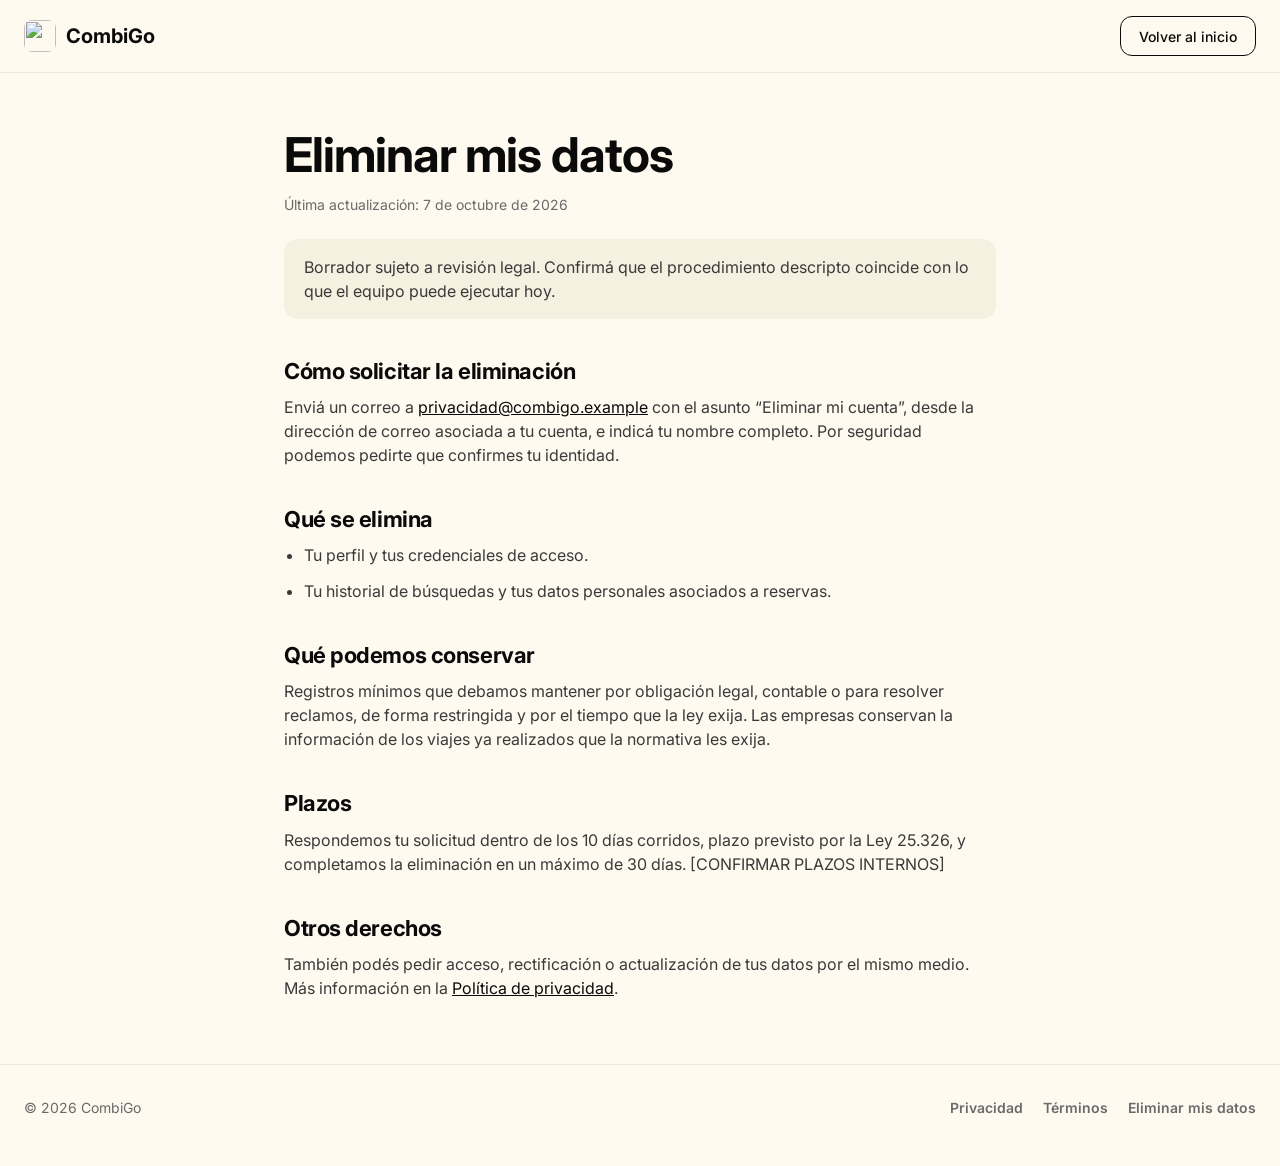
==== eliminar-datos.html @ 9ecc7033 "feat: add landing page with privacy, terms and data deletion pages Co-Authored-By: Claude Sonnet 5.5" ====
<!doctype html>
<html lang="es">
<head>
  <meta charset="utf-8">
  <meta name="viewport" content="width=device-width, initial-scale=1">
  <title>Eliminar mis datos — CombiGo</title>
  <meta name="description" content="Cómo solicitar la eliminación de tu cuenta y tus datos en CombiGo.">
  <link rel="icon" href="favicon.png">
  <link rel="preconnect" href="https://fonts.googleapis.com">
  <link rel="preconnect" href="https://fonts.gstatic.com" crossorigin>
  <link href="https://fonts.googleapis.com/css2?family=Inter:wght@400;500;600;700&display=swap" rel="stylesheet">
  <link rel="stylesheet" href="styles.css">
</head>
<body>
  <header>
    <div class="wrap">
      <a class="logo" href="index.html"><img src="favicon.png" alt="">CombiGo</a>
      <nav><a class="btn sm secondary" href="index.html">Volver al inicio</a></nav>
    </div>
  </header>

  <main class="legal">
    <h1>Eliminar mis datos</h1>
    <p class="updated">Última actualización: 7 de octubre de 2026</p>
    <p class="note">Borrador sujeto a revisión legal. Confirmá que el procedimiento descripto coincide con lo que el equipo puede ejecutar hoy.</p>

    <h2>Cómo solicitar la eliminación</h2>
    <p>Enviá un correo a <a href="mailto:privacidad@combigo.example?subject=Eliminar%20mi%20cuenta">privacidad@combigo.example</a> con el asunto “Eliminar mi cuenta”, desde la dirección de correo asociada a tu cuenta, e indicá tu nombre completo. Por seguridad podemos pedirte que confirmes tu identidad.</p>

    <h2>Qué se elimina</h2>
    <ul>
      <li>Tu perfil y tus credenciales de acceso.</li>
      <li>Tu historial de búsquedas y tus datos personales asociados a reservas.</li>
    </ul>

    <h2>Qué podemos conservar</h2>
    <p>Registros mínimos que debamos mantener por obligación legal, contable o para resolver reclamos, de forma restringida y por el tiempo que la ley exija. Las empresas conservan la información de los viajes ya realizados que la normativa les exija.</p>

    <h2>Plazos</h2>
    <p>Respondemos tu solicitud dentro de los 10 días corridos, plazo previsto por la Ley 25.326, y completamos la eliminación en un máximo de 30 días. [CONFIRMAR PLAZOS INTERNOS]</p>

    <h2>Otros derechos</h2>
    <p>También podés pedir acceso, rectificación o actualización de tus datos por el mismo medio. Más información en la <a href="privacidad.html">Política de privacidad</a>.</p>
  </main>

  <footer>
    <div class="wrap">
      <span>© 2026 CombiGo</span>
      <nav><a href="privacidad.html">Privacidad</a><a href="terminos.html">Términos</a><a href="eliminar-datos.html">Eliminar mis datos</a></nav>
    </div>
  </footer>
</body>
</html>
---- styles.css ----
:root {
  --canvas: #fffaf0; --soft: #faf5e8; --card: #f5f0e0;
  --ink: #0a0a0a; --body: #3a3a3a; --muted: #6a6a6a;
  --hairline: #e5e5e5; --hairline-soft: #eee8dc;
  --pink: #ff4d8b; --teal: #1a3a3a; --lavender: #b8a4ed; --peach: #ffb084;
  --ochre: #e8b94a; --mint: #a4d4c5; --coral: #ff6b5a;
}
* { box-sizing: border-box; margin: 0; }
html { scroll-behavior: smooth; }
body { font: 400 16px/1.5 Inter, system-ui, sans-serif; color: var(--body); background: var(--canvas); -webkit-font-smoothing: antialiased; }
a { color: inherit; }
.wrap { max-width: 1280px; margin: 0 auto; padding: 0 24px; }
h1, h2, h3 { color: var(--ink); line-height: 1.1; letter-spacing: -0.02em; }
h1 { font-size: clamp(38px, 6vw, 68px); font-weight: 700; }
h2 { font-size: clamp(28px, 4vw, 42px); font-weight: 700; }
h3 { font-size: 20px; font-weight: 600; letter-spacing: 0; }
section { padding: 64px 0; }
.eyebrow { font-size: 14px; font-weight: 600; color: var(--muted); margin-bottom: 12px; }
.lead { font-size: 18px; max-width: 520px; margin-top: 20px; }

.btn { display: inline-flex; align-items: center; justify-content: center; height: 48px; padding: 0 24px; border-radius: 12px; font-weight: 500; text-decoration: none; background: var(--ink); color: #fff; border: 1px solid var(--ink); transition: transform .15s, background .15s; }
.btn:hover { background: #000; transform: translateY(-1px); }
.btn.secondary { background: var(--canvas); color: var(--ink); }
.btn.secondary:hover { background: var(--soft); }
.btn.on-color { background: #fff; color: var(--ink); border-color: #fff; }
.btn.sm { height: 40px; padding: 0 18px; font-size: 14px; }
.actions { display: flex; gap: 12px; flex-wrap: wrap; margin-top: 32px; }

header { position: sticky; top: 0; z-index: 10; background: rgba(255, 250, 240, .9); backdrop-filter: blur(8px); border-bottom: 1px solid var(--hairline-soft); }
header .wrap { display: flex; align-items: center; justify-content: space-between; height: 72px; }
.logo { display: flex; align-items: center; gap: 10px; font-weight: 700; font-size: 20px; color: var(--ink); text-decoration: none; }
.logo img { width: 32px; height: 32px; border-radius: 8px; }
nav { display: flex; align-items: center; gap: 28px; }
nav a:not(.btn) { font-weight: 600; text-decoration: none; }
nav a:not(.btn):hover { text-decoration: underline; }

.hero { padding: 56px 0 64px; }
.hero .wrap { display: grid; grid-template-columns: 1.1fr 1fr; gap: 48px; align-items: center; }
.search { display: flex; align-items: center; margin-top: 32px; max-width: 520px; background: #fff; border: 1px solid var(--hairline); border-radius: 999px; padding: 8px 8px 8px 24px; box-shadow: 0 4px 16px rgba(0, 0, 0, .08); }
.search span { flex: 1; color: var(--muted); font-size: 15px; }
.search b { display: grid; place-items: center; width: 44px; height: 44px; border-radius: 50%; background: var(--ink); color: #fff; font-weight: 400; }

.mock { position: relative; height: 600px; }
.trip { position: absolute; width: 300px; background: #fff; border: 1px solid var(--hairline-soft); border-radius: 14px; overflow: hidden; box-shadow: 0 4px 16px rgba(0, 0, 0, .08); }
.trip .plate { height: 120px; display: grid; place-items: center; font-size: 44px; font-weight: 700; color: rgba(255, 255, 255, .95); }
.trip .meta { padding: 16px; }
.trip .meta strong { display: block; color: var(--ink); font-size: 16px; }
.trip .meta small { color: var(--muted); font-size: 14px; }
.trip .row { display: flex; justify-content: space-between; align-items: center; margin-top: 12px; }
.badge { font-size: 11px; font-weight: 600; padding: 4px 10px; border-radius: 999px; background: var(--mint); color: var(--teal); }
.price { font-weight: 700; color: var(--ink); }
.t1 { top: 0; left: 0; transform: rotate(-3deg); }
.t1 .plate { background: var(--pink); }
.t2 { top: 235px; right: 0; transform: rotate(2deg); z-index: 1; }
.t2 .plate { background: var(--lavender); }
.qr { position: absolute; bottom: 0; left: 24px; z-index: 2; width: 160px; background: var(--ink); color: #fff; border-radius: 14px; padding: 16px; text-align: center; box-shadow: 0 4px 16px rgba(0, 0, 0, .2); }
.qr i { display: block; width: 88px; height: 88px; margin: 0 auto 10px; border-radius: 8px; border: 8px solid #fff;
  background: conic-gradient(#0a0a0a 25%, #fff 0 50%, #0a0a0a 0 75%, #fff 0) 0 0 / 24px 24px; }
.qr small { font-size: 13px; opacity: .8; }

.steps { display: grid; grid-template-columns: repeat(3, 1fr); gap: 16px; margin-top: 40px; }
.step { background: var(--card); border-radius: 14px; padding: 24px; }
.step .n { display: grid; place-items: center; width: 40px; height: 40px; border-radius: 50%; background: var(--ink); color: #fff; font-weight: 700; margin-bottom: 20px; }
.step p { margin-top: 8px; }

.split { display: grid; grid-template-columns: repeat(2, 1fr); gap: 16px; margin-top: 40px; }
.panel { border-radius: 20px; padding: 40px; }
.panel.client { background: var(--lavender); color: var(--ink); }
.panel.company { background: var(--teal); color: #fff; }
.panel.company h3 { color: #fff; }
.panel h3 { font-size: 28px; margin-bottom: 8px; }
.panel ul { list-style: none; padding: 0; margin: 24px 0 32px; display: grid; gap: 12px; }
.panel li { display: flex; gap: 12px; }
.panel li::before { content: "\2713"; font-weight: 700; }

.features { display: grid; grid-template-columns: repeat(4, 1fr); gap: 16px; margin-top: 40px; }
.feature { border: 1px solid var(--hairline-soft); background: var(--soft); border-radius: 14px; padding: 24px; }
.feature .dot { width: 40px; height: 40px; border-radius: 50%; margin-bottom: 16px; }
.feature p { margin-top: 8px; font-size: 14px; color: var(--muted); }

.cta { background: var(--ink); border-radius: 24px; padding: 64px 32px; text-align: center; }
.cta h2 { color: #fff; }
.cta p { margin: 16px auto 0; max-width: 480px; color: #cfc8b8; }
.cta .actions { justify-content: center; }

footer { padding: 32px 0 48px; border-top: 1px solid var(--hairline-soft); margin-top: 64px; color: var(--muted); font-size: 14px; }
footer .wrap { display: flex; justify-content: space-between; flex-wrap: wrap; gap: 12px; }

@media (max-width: 900px) {
  .hero .wrap, .split, .steps { grid-template-columns: 1fr; }
  .features { grid-template-columns: repeat(2, 1fr); }
  .mock { height: 590px; max-width: 420px; margin: 0 auto; width: 100%; }
  nav a:not(.btn) { display: none; }
}
@media (max-width: 480px) {
  nav .btn.secondary { display: none; }
  nav .btn { white-space: nowrap; }
  .features { grid-template-columns: 1fr; }
  .panel { padding: 28px 24px; }
  .trip { width: 260px; }
  .t2 { top: 235px; }
}

.legal { max-width: 760px; padding: 56px 24px 0; margin: 0 auto; }
.legal h1 { font-size: clamp(32px, 5vw, 48px); }
.legal .updated { color: var(--muted); font-size: 14px; margin-top: 12px; }
.legal h2 { font-size: 22px; margin: 40px 0 12px; }
.legal p, .legal li { margin-top: 12px; }
.legal ul { padding-left: 20px; }
.legal a { color: var(--ink); text-decoration: underline; }
.legal .note { background: var(--card); border-radius: 14px; padding: 16px 20px; margin-top: 24px; }
footer nav { gap: 20px; }
footer nav a { text-decoration: none; }
footer nav a:hover { text-decoration: underline; }
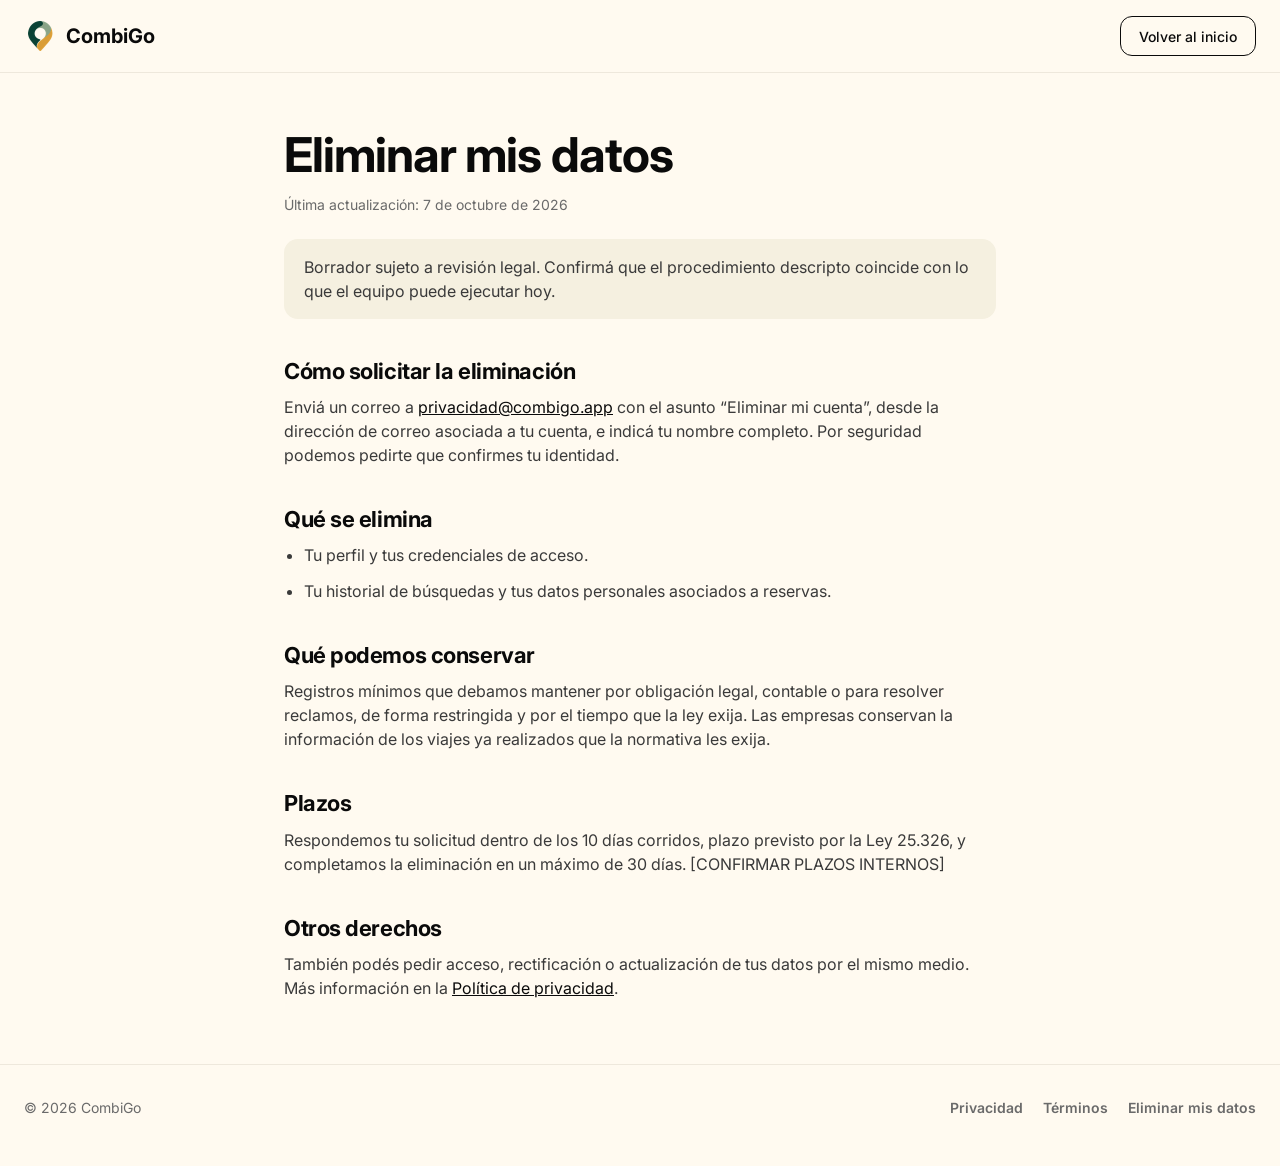
==== commit 8b712558: "feat: use real contact emails and add DMARC/Email Routing script - Landing privacy, terms and data-d" ====
--- a/eliminar-datos.html
+++ b/eliminar-datos.html
@@ -25,7 +25,7 @@
     <p class="note">Borrador sujeto a revisión legal. Confirmá que el procedimiento descripto coincide con lo que el equipo puede ejecutar hoy.</p>
 
     <h2>Cómo solicitar la eliminación</h2>
-    <p>Enviá un correo a <a href="mailto:privacidad@combigo.example?subject=Eliminar%20mi%20cuenta">privacidad@combigo.example</a> con el asunto “Eliminar mi cuenta”, desde la dirección de correo asociada a tu cuenta, e indicá tu nombre completo. Por seguridad podemos pedirte que confirmes tu identidad.</p>
+    <p>Enviá un correo a <a href="mailto:privacidad@combigo.app?subject=Eliminar%20mi%20cuenta">privacidad@combigo.app</a> con el asunto “Eliminar mi cuenta”, desde la dirección de correo asociada a tu cuenta, e indicá tu nombre completo. Por seguridad podemos pedirte que confirmes tu identidad.</p>
 
     <h2>Qué se elimina</h2>
     <ul>
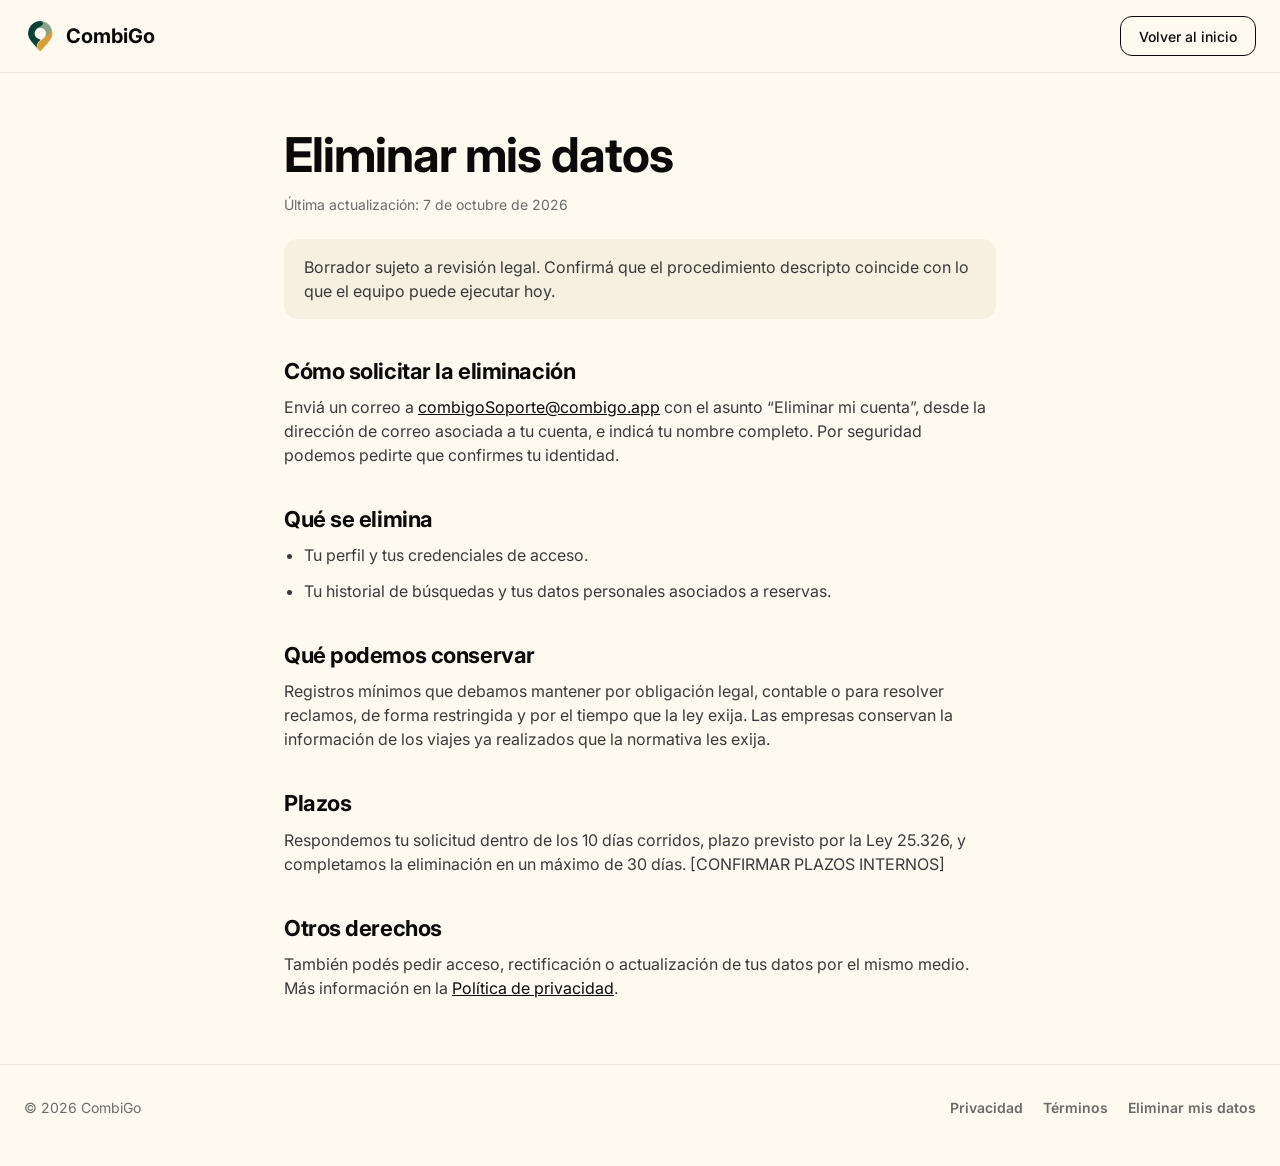
==== commit 97faad93: "chore: use combigoSoporte@combigo.app as the only contact email Remove the Cloudflare email script a" ====
--- a/eliminar-datos.html
+++ b/eliminar-datos.html
@@ -25,7 +25,7 @@
     <p class="note">Borrador sujeto a revisión legal. Confirmá que el procedimiento descripto coincide con lo que el equipo puede ejecutar hoy.</p>
 
     <h2>Cómo solicitar la eliminación</h2>
-    <p>Enviá un correo a <a href="mailto:privacidad@combigo.app?subject=Eliminar%20mi%20cuenta">privacidad@combigo.app</a> con el asunto “Eliminar mi cuenta”, desde la dirección de correo asociada a tu cuenta, e indicá tu nombre completo. Por seguridad podemos pedirte que confirmes tu identidad.</p>
+    <p>Enviá un correo a <a href="mailto:combigoSoporte@combigo.app?subject=Eliminar%20mi%20cuenta">combigoSoporte@combigo.app</a> con el asunto “Eliminar mi cuenta”, desde la dirección de correo asociada a tu cuenta, e indicá tu nombre completo. Por seguridad podemos pedirte que confirmes tu identidad.</p>
 
     <h2>Qué se elimina</h2>
     <ul>
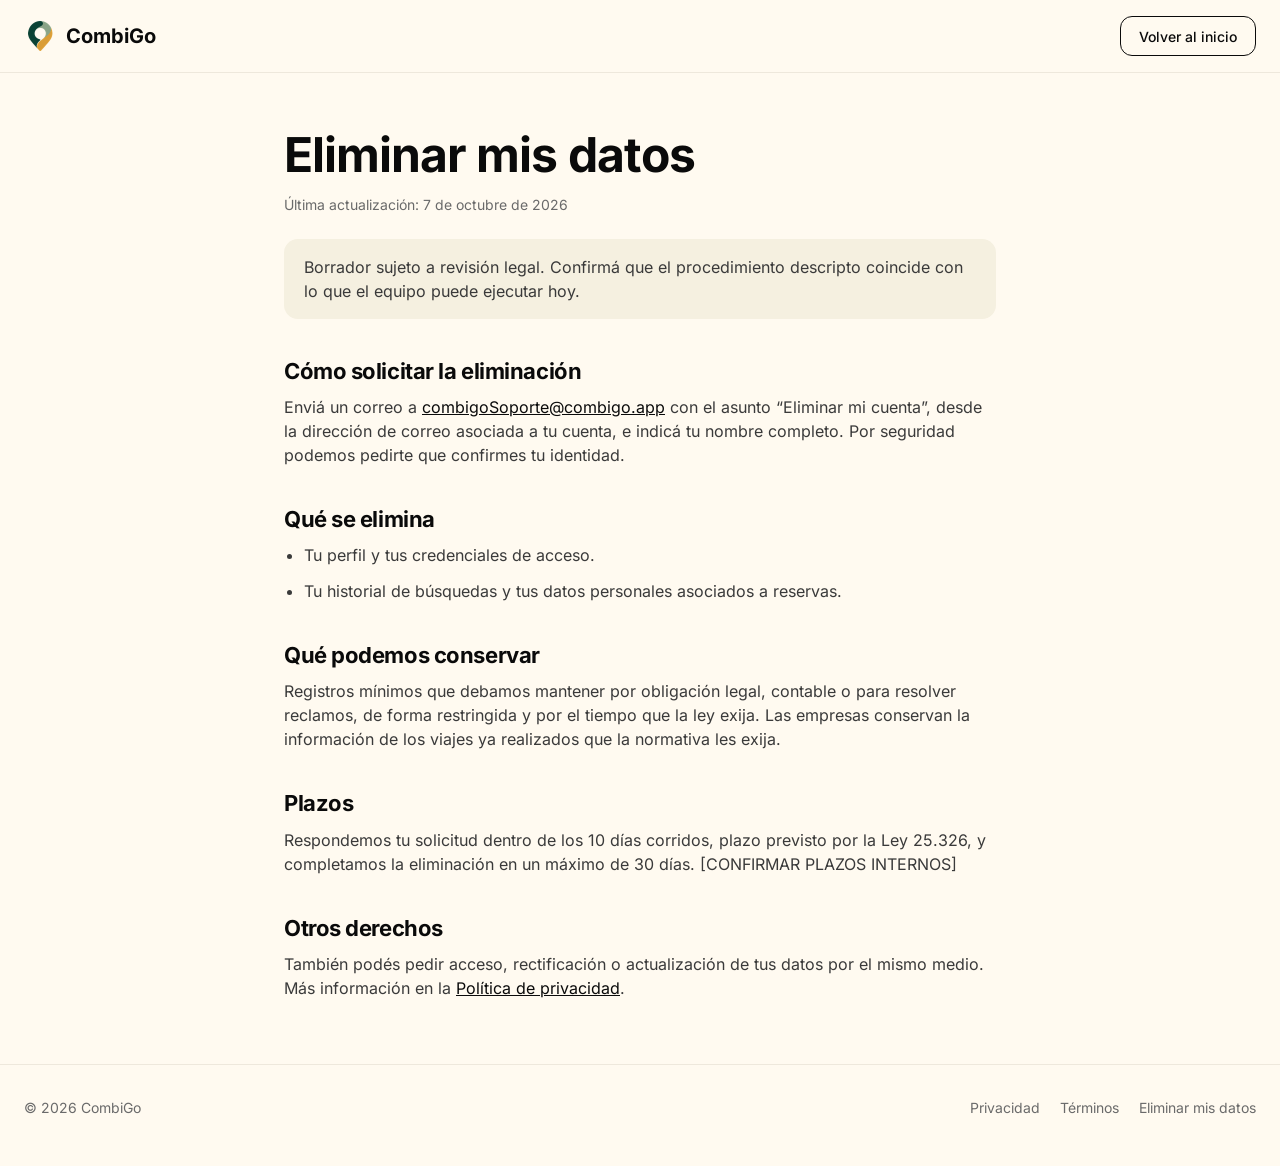
==== commit 0440f4b3: "feat: landing nueva para empresas de combis (JUA-164) - Landing recreada desde cero en HTML/CSS esta" ====
--- a/eliminar-datos.html
+++ b/eliminar-datos.html
@@ -6,9 +6,7 @@
   <title>Eliminar mis datos — CombiGo</title>
   <meta name="description" content="Cómo solicitar la eliminación de tu cuenta y tus datos en CombiGo.">
   <link rel="icon" href="favicon.png">
-  <link rel="preconnect" href="https://fonts.googleapis.com">
-  <link rel="preconnect" href="https://fonts.gstatic.com" crossorigin>
-  <link href="https://fonts.googleapis.com/css2?family=Inter:wght@400;500;600;700&display=swap" rel="stylesheet">
+  <link rel="preload" href="fonts/inter-latin.woff2" as="font" type="font/woff2" crossorigin>
   <link rel="stylesheet" href="styles.css">
 </head>
 <body>
--- a/styles.css
+++ b/styles.css
@@ -1,105 +1,22 @@
-:root {
-  --canvas: #fffaf0; --soft: #faf5e8; --card: #f5f0e0;
-  --ink: #0a0a0a; --body: #3a3a3a; --muted: #6a6a6a;
-  --hairline: #e5e5e5; --hairline-soft: #eee8dc;
-  --pink: #ff4d8b; --teal: #1a3a3a; --lavender: #b8a4ed; --peach: #ffb084;
-  --ochre: #e8b94a; --mint: #a4d4c5; --coral: #ff6b5a;
-}
+@font-face { font-family: Inter; font-style: normal; font-weight: 100 900; font-display: swap; src: url(fonts/inter-latin.woff2) format("woff2"); unicode-range: U+0000-00FF, U+0131, U+0152-0153, U+02BB-02BC, U+02C6, U+02DA, U+02DC, U+0304, U+0308, U+0329, U+2000-206F, U+20AC, U+2122, U+2191, U+2193, U+2212, U+2215, U+FEFF, U+FFFD; }
+:root { --canvas: #fffaf0; --soft: #faf5e8; --card: #f5f0e0; --ink: #0a0a0a; --body: #3a3a3a; --muted: #6a6a6a; --hairline-soft: #eee8dc; }
 * { box-sizing: border-box; margin: 0; }
 html { scroll-behavior: smooth; }
 body { font: 400 16px/1.5 Inter, system-ui, sans-serif; color: var(--body); background: var(--canvas); -webkit-font-smoothing: antialiased; }
 a { color: inherit; }
 .wrap { max-width: 1280px; margin: 0 auto; padding: 0 24px; }
-h1, h2, h3 { color: var(--ink); line-height: 1.1; letter-spacing: -0.02em; }
-h1 { font-size: clamp(38px, 6vw, 68px); font-weight: 700; }
-h2 { font-size: clamp(28px, 4vw, 42px); font-weight: 700; }
-h3 { font-size: 20px; font-weight: 600; letter-spacing: 0; }
-section { padding: 64px 0; }
-.eyebrow { font-size: 14px; font-weight: 600; color: var(--muted); margin-bottom: 12px; }
-.lead { font-size: 18px; max-width: 520px; margin-top: 20px; }
+h1, h2 { color: var(--ink); line-height: 1.1; letter-spacing: -0.02em; font-weight: 700; }
 
-.btn { display: inline-flex; align-items: center; justify-content: center; height: 48px; padding: 0 24px; border-radius: 12px; font-weight: 500; text-decoration: none; background: var(--ink); color: #fff; border: 1px solid var(--ink); transition: transform .15s, background .15s; }
-.btn:hover { background: #000; transform: translateY(-1px); }
+.btn { display: inline-flex; align-items: center; justify-content: center; height: 48px; padding: 0 24px; border-radius: 12px; font-weight: 500; text-decoration: none; background: var(--ink); color: #fff; border: 1px solid var(--ink); }
 .btn.secondary { background: var(--canvas); color: var(--ink); }
 .btn.secondary:hover { background: var(--soft); }
-.btn.on-color { background: #fff; color: var(--ink); border-color: #fff; }
 .btn.sm { height: 40px; padding: 0 18px; font-size: 14px; }
-.actions { display: flex; gap: 12px; flex-wrap: wrap; margin-top: 32px; }
 
 header { position: sticky; top: 0; z-index: 10; background: rgba(255, 250, 240, .9); backdrop-filter: blur(8px); border-bottom: 1px solid var(--hairline-soft); }
 header .wrap { display: flex; align-items: center; justify-content: space-between; height: 72px; }
 .logo { display: flex; align-items: center; gap: 10px; font-weight: 700; font-size: 20px; color: var(--ink); text-decoration: none; }
 .logo img { width: 32px; height: 32px; border-radius: 8px; }
 nav { display: flex; align-items: center; gap: 28px; }
-nav a:not(.btn) { font-weight: 600; text-decoration: none; }
-nav a:not(.btn):hover { text-decoration: underline; }
-
-.hero { padding: 56px 0 64px; }
-.hero .wrap { display: grid; grid-template-columns: 1.1fr 1fr; gap: 48px; align-items: center; }
-.search { display: flex; align-items: center; margin-top: 32px; max-width: 520px; background: #fff; border: 1px solid var(--hairline); border-radius: 999px; padding: 8px 8px 8px 24px; box-shadow: 0 4px 16px rgba(0, 0, 0, .08); }
-.search span { flex: 1; color: var(--muted); font-size: 15px; }
-.search b { display: grid; place-items: center; width: 44px; height: 44px; border-radius: 50%; background: var(--ink); color: #fff; font-weight: 400; }
-
-.mock { position: relative; height: 600px; }
-.trip { position: absolute; width: 300px; background: #fff; border: 1px solid var(--hairline-soft); border-radius: 14px; overflow: hidden; box-shadow: 0 4px 16px rgba(0, 0, 0, .08); }
-.trip .plate { height: 120px; display: grid; place-items: center; font-size: 44px; font-weight: 700; color: rgba(255, 255, 255, .95); }
-.trip .meta { padding: 16px; }
-.trip .meta strong { display: block; color: var(--ink); font-size: 16px; }
-.trip .meta small { color: var(--muted); font-size: 14px; }
-.trip .row { display: flex; justify-content: space-between; align-items: center; margin-top: 12px; }
-.badge { font-size: 11px; font-weight: 600; padding: 4px 10px; border-radius: 999px; background: var(--mint); color: var(--teal); }
-.price { font-weight: 700; color: var(--ink); }
-.t1 { top: 0; left: 0; transform: rotate(-3deg); }
-.t1 .plate { background: var(--pink); }
-.t2 { top: 235px; right: 0; transform: rotate(2deg); z-index: 1; }
-.t2 .plate { background: var(--lavender); }
-.qr { position: absolute; bottom: 0; left: 24px; z-index: 2; width: 160px; background: var(--ink); color: #fff; border-radius: 14px; padding: 16px; text-align: center; box-shadow: 0 4px 16px rgba(0, 0, 0, .2); }
-.qr i { display: block; width: 88px; height: 88px; margin: 0 auto 10px; border-radius: 8px; border: 8px solid #fff;
-  background: conic-gradient(#0a0a0a 25%, #fff 0 50%, #0a0a0a 0 75%, #fff 0) 0 0 / 24px 24px; }
-.qr small { font-size: 13px; opacity: .8; }
-
-.steps { display: grid; grid-template-columns: repeat(3, 1fr); gap: 16px; margin-top: 40px; }
-.step { background: var(--card); border-radius: 14px; padding: 24px; }
-.step .n { display: grid; place-items: center; width: 40px; height: 40px; border-radius: 50%; background: var(--ink); color: #fff; font-weight: 700; margin-bottom: 20px; }
-.step p { margin-top: 8px; }
-
-.split { display: grid; grid-template-columns: repeat(2, 1fr); gap: 16px; margin-top: 40px; }
-.panel { border-radius: 20px; padding: 40px; }
-.panel.client { background: var(--lavender); color: var(--ink); }
-.panel.company { background: var(--teal); color: #fff; }
-.panel.company h3 { color: #fff; }
-.panel h3 { font-size: 28px; margin-bottom: 8px; }
-.panel ul { list-style: none; padding: 0; margin: 24px 0 32px; display: grid; gap: 12px; }
-.panel li { display: flex; gap: 12px; }
-.panel li::before { content: "\2713"; font-weight: 700; }
-
-.features { display: grid; grid-template-columns: repeat(4, 1fr); gap: 16px; margin-top: 40px; }
-.feature { border: 1px solid var(--hairline-soft); background: var(--soft); border-radius: 14px; padding: 24px; }
-.feature .dot { width: 40px; height: 40px; border-radius: 50%; margin-bottom: 16px; }
-.feature p { margin-top: 8px; font-size: 14px; color: var(--muted); }
-
-.cta { background: var(--ink); border-radius: 24px; padding: 64px 32px; text-align: center; }
-.cta h2 { color: #fff; }
-.cta p { margin: 16px auto 0; max-width: 480px; color: #cfc8b8; }
-.cta .actions { justify-content: center; }
-
-footer { padding: 32px 0 48px; border-top: 1px solid var(--hairline-soft); margin-top: 64px; color: var(--muted); font-size: 14px; }
-footer .wrap { display: flex; justify-content: space-between; flex-wrap: wrap; gap: 12px; }
-
-@media (max-width: 900px) {
-  .hero .wrap, .split, .steps { grid-template-columns: 1fr; }
-  .features { grid-template-columns: repeat(2, 1fr); }
-  .mock { height: 590px; max-width: 420px; margin: 0 auto; width: 100%; }
-  nav a:not(.btn) { display: none; }
-}
-@media (max-width: 480px) {
-  nav .btn.secondary { display: none; }
-  nav .btn { white-space: nowrap; }
-  .features { grid-template-columns: 1fr; }
-  .panel { padding: 28px 24px; }
-  .trip { width: 260px; }
-  .t2 { top: 235px; }
-}
 
 .legal { max-width: 760px; padding: 56px 24px 0; margin: 0 auto; }
 .legal h1 { font-size: clamp(32px, 5vw, 48px); }
@@ -109,6 +26,13 @@
 .legal ul { padding-left: 20px; }
 .legal a { color: var(--ink); text-decoration: underline; }
 .legal .note { background: var(--card); border-radius: 14px; padding: 16px 20px; margin-top: 24px; }
+
+footer { padding: 32px 0 48px; border-top: 1px solid var(--hairline-soft); margin-top: 64px; color: var(--muted); font-size: 14px; }
+footer .wrap { display: flex; justify-content: space-between; flex-wrap: wrap; gap: 12px; }
 footer nav { gap: 20px; }
 footer nav a { text-decoration: none; }
 footer nav a:hover { text-decoration: underline; }
+
+@media (max-width: 480px) {
+  nav .btn { white-space: nowrap; }
+}
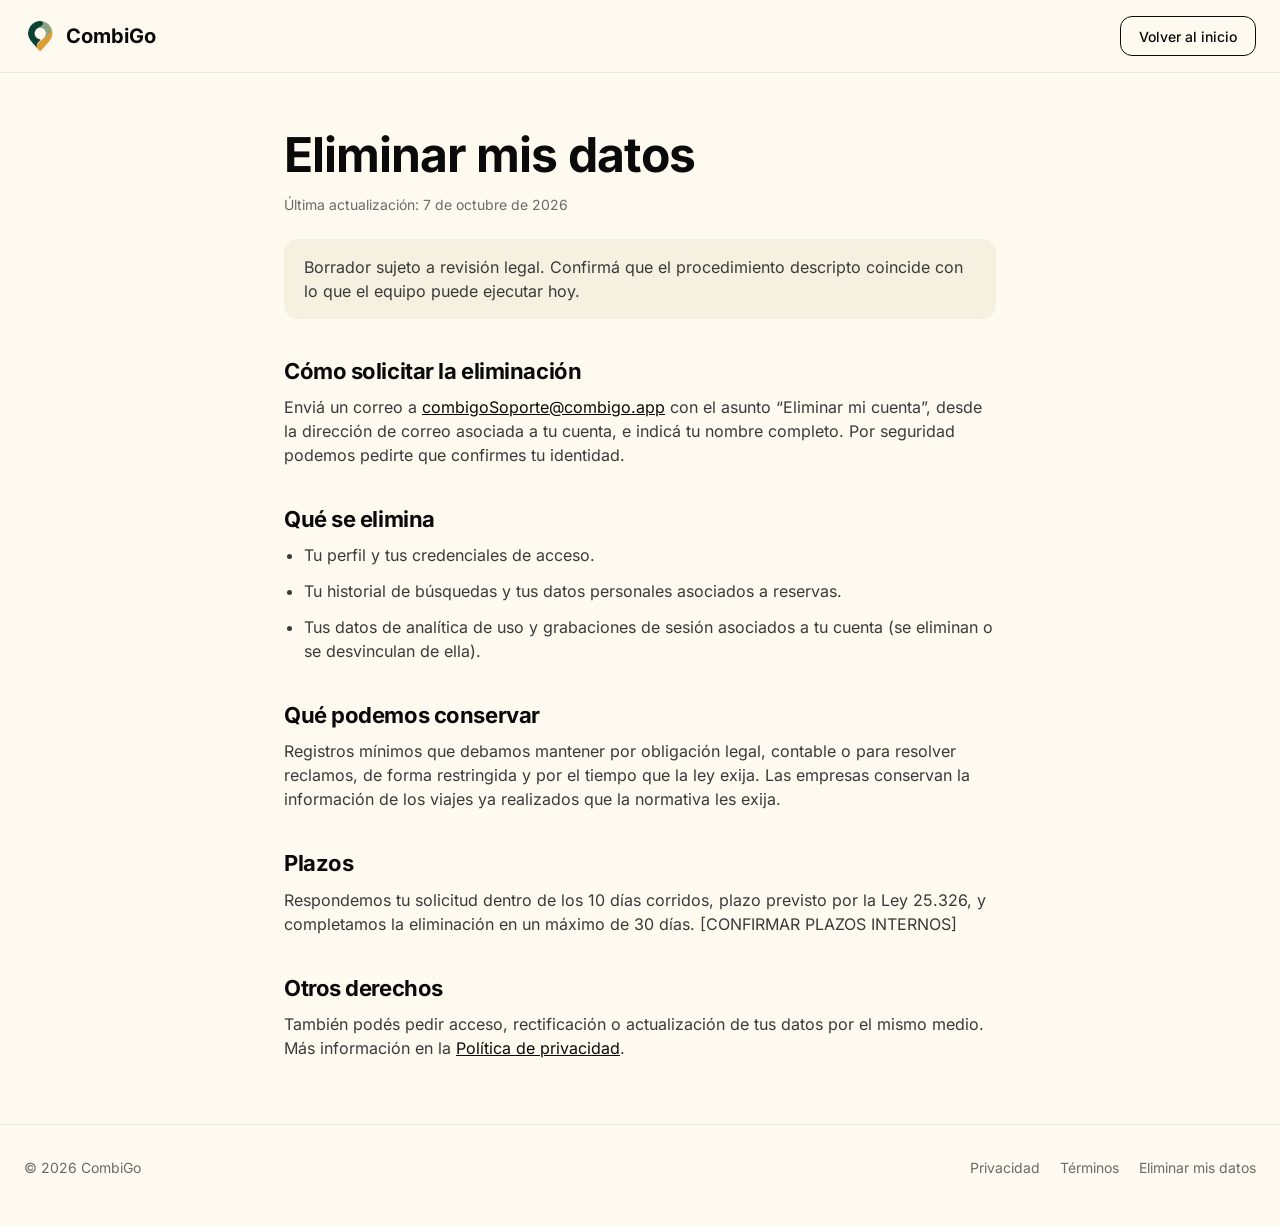
==== commit 64b1838d: "feat: analitica con PostHog en la web y la landing, y textos legales actualizados - App web: posthog" ====
--- a/eliminar-datos.html
+++ b/eliminar-datos.html
@@ -29,6 +29,7 @@
     <ul>
       <li>Tu perfil y tus credenciales de acceso.</li>
       <li>Tu historial de búsquedas y tus datos personales asociados a reservas.</li>
+      <li>Tus datos de analítica de uso y grabaciones de sesión asociados a tu cuenta (se eliminan o se desvinculan de ella).</li>
     </ul>
 
     <h2>Qué podemos conservar</h2>
